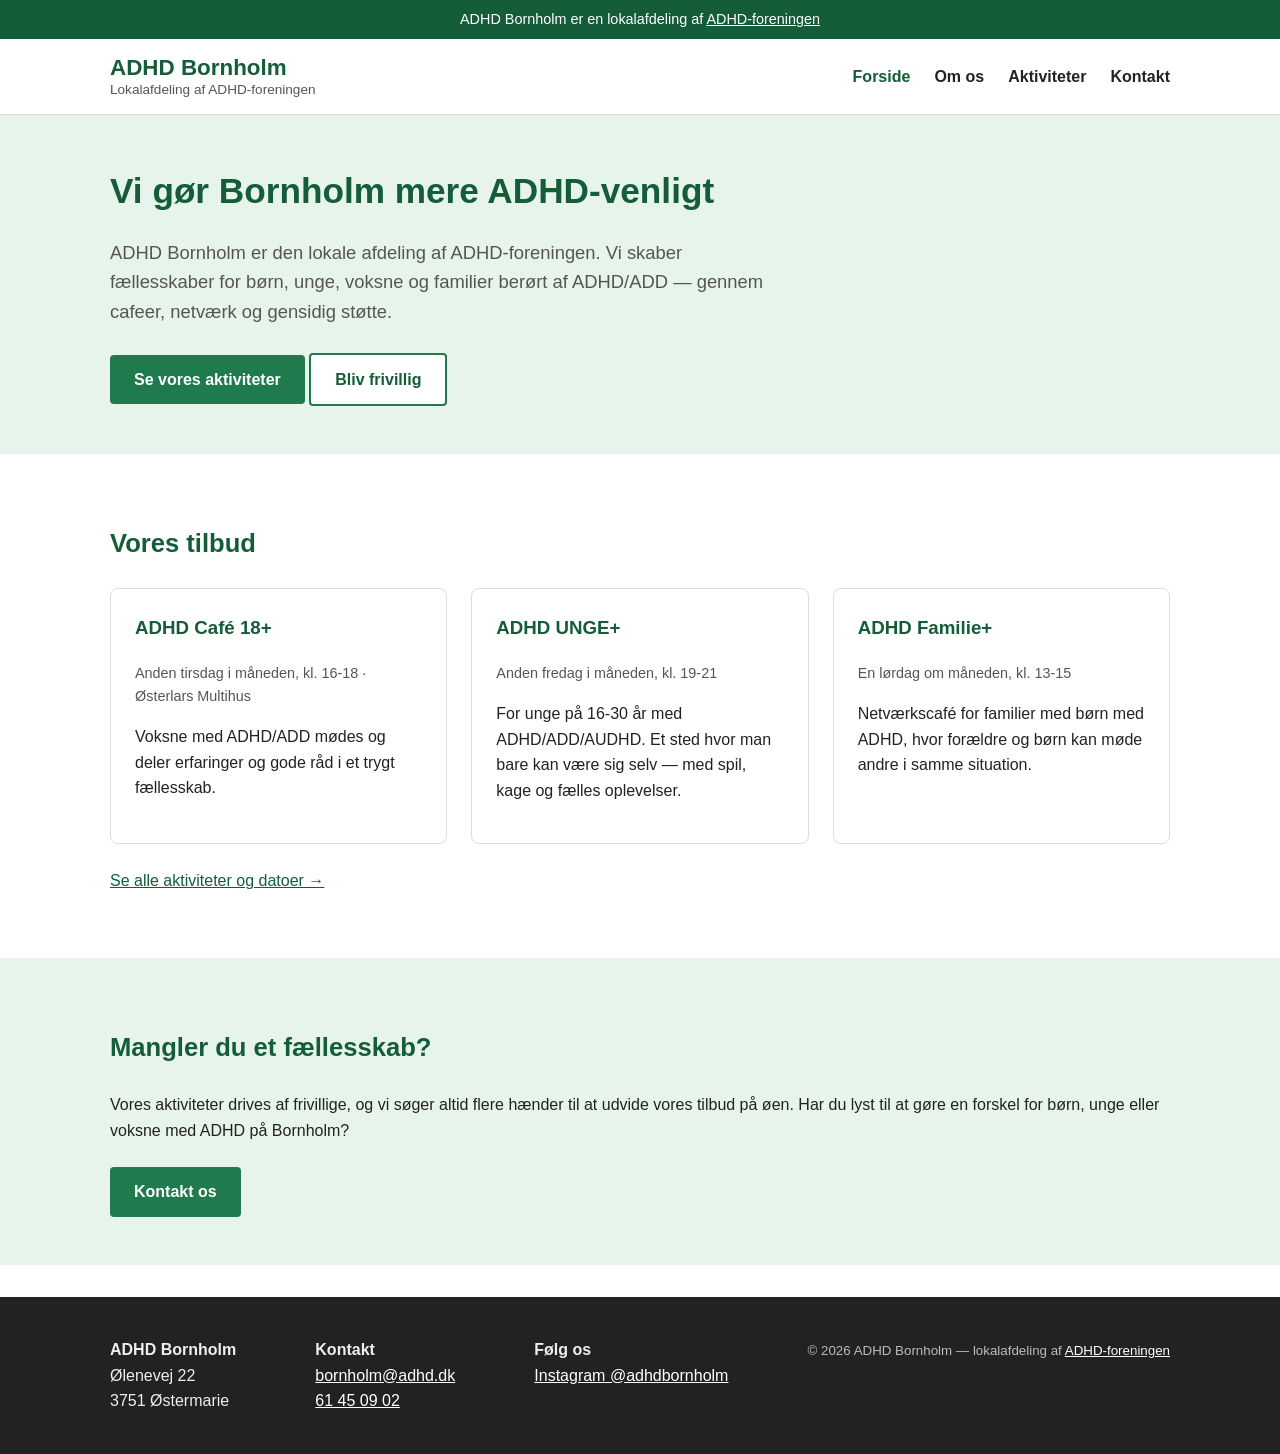
==== site/index.html @ ea5f6aa5 "Build initial static site styled after adhd.dk Add a plain static HTML/CSS site (no build step, so i" ====
<!DOCTYPE html>
<html lang="da">
<head>
<meta charset="UTF-8">
<meta name="viewport" content="width=device-width, initial-scale=1">
<title>ADHD Bornholm — lokalafdeling af ADHD-foreningen</title>
<meta name="description" content="ADHD Bornholm er den lokale afdeling af ADHD-foreningen. Vi arbejder for at gøre Bornholm mere ADHD-venligt gennem cafeer, netværk og fællesskab.">
<link rel="stylesheet" href="css/style.css">
</head>
<body>
<a class="skip-link" href="#main">Spring til indhold</a>

<div class="parent-org-banner">
  ADHD Bornholm er en lokalafdeling af <a href="https://adhd.dk" target="_blank" rel="noopener">ADHD-foreningen</a>
</div>

<header class="site-header">
  <div class="container">
    <a class="logo" href="index.html">
      <span class="brand">ADHD Bornholm</span>
      <span class="sub">Lokalafdeling af ADHD-foreningen</span>
    </a>
    <nav class="main-nav" aria-label="Hovedmenu">
      <ul>
        <li><a href="index.html" aria-current="page">Forside</a></li>
        <li><a href="om-os.html">Om os</a></li>
        <li><a href="aktiviteter.html">Aktiviteter</a></li>
        <li><a href="kontakt.html">Kontakt</a></li>
      </ul>
    </nav>
  </div>
</header>

<main id="main">
  <section class="hero">
    <div class="container">
      <h1>Vi gør Bornholm mere ADHD-venligt</h1>
      <p>ADHD Bornholm er den lokale afdeling af ADHD-foreningen. Vi skaber fællesskaber for børn, unge, voksne og familier berørt af ADHD/ADD — gennem cafeer, netværk og gensidig støtte.</p>
      <a class="button" href="aktiviteter.html">Se vores aktiviteter</a>
      <a class="button secondary" href="kontakt.html">Bliv frivillig</a>
    </div>
  </section>

  <section>
    <div class="container">
      <h2>Vores tilbud</h2>
      <div class="card-grid">
        <div class="card">
          <h3>ADHD Café 18+</h3>
          <p class="meta">Anden tirsdag i måneden, kl. 16-18 · Østerlars Multihus</p>
          <p>Voksne med ADHD/ADD mødes og deler erfaringer og gode råd i et trygt fællesskab.</p>
        </div>
        <div class="card">
          <h3>ADHD UNGE+</h3>
          <p class="meta">Anden fredag i måneden, kl. 19-21</p>
          <p>For unge på 16-30 år med ADHD/ADD/AUDHD. Et sted hvor man bare kan være sig selv — med spil, kage og fælles oplevelser.</p>
        </div>
        <div class="card">
          <h3>ADHD Familie+</h3>
          <p class="meta">En lørdag om måneden, kl. 13-15</p>
          <p>Netværkscafé for familier med børn med ADHD, hvor forældre og børn kan møde andre i samme situation.</p>
        </div>
      </div>
      <p style="margin-top:1.5rem;"><a href="aktiviteter.html">Se alle aktiviteter og datoer &rarr;</a></p>
    </div>
  </section>

  <section style="background: var(--green-light);">
    <div class="container">
      <h2>Mangler du et fællesskab?</h2>
      <p>Vores aktiviteter drives af frivillige, og vi søger altid flere hænder til at udvide vores tilbud på øen. Har du lyst til at gøre en forskel for børn, unge eller voksne med ADHD på Bornholm?</p>
      <a class="button" href="kontakt.html">Kontakt os</a>
    </div>
  </section>
</main>

<footer class="site-footer">
  <div class="container">
    <div>
      <strong>ADHD Bornholm</strong><br>
      Ølenevej 22<br>
      3751 Østermarie
    </div>
    <div>
      <strong>Kontakt</strong><br>
      <a href="mailto:bornholm@adhd.dk">bornholm@adhd.dk</a><br>
      <a href="tel:61450902">61 45 09 02</a>
    </div>
    <div>
      <strong>Følg os</strong><br>
      <a href="https://www.instagram.com/adhdbornholm" target="_blank" rel="noopener">Instagram @adhdbornholm</a>
    </div>
    <div>
      <small>&copy; 2026 ADHD Bornholm — lokalafdeling af <a href="https://adhd.dk" target="_blank" rel="noopener">ADHD-foreningen</a></small>
    </div>
  </div>
</footer>
</body>
</html>
---- site/css/style.css ----
:root {
  --green: #1f7a4d;
  --green-dark: #155c39;
  --green-light: #e6f4ec;
  --ink: #222222;
  --ink-soft: #555555;
  --border: #dddddd;
  --max-width: 1100px;
}

* {
  box-sizing: border-box;
}

html {
  scroll-behavior: smooth;
}

body {
  margin: 0;
  font-family: "Segoe UI", "Helvetica Neue", Arial, sans-serif;
  color: var(--ink);
  background: #ffffff;
  line-height: 1.6;
}

a {
  color: var(--green-dark);
}

a:hover {
  color: var(--green);
}

img {
  max-width: 100%;
}

.container {
  max-width: var(--max-width);
  margin: 0 auto;
  padding: 0 1.25rem;
}

/* Skip link for keyboard/screen reader users */
.skip-link {
  position: absolute;
  left: -9999px;
  top: 0;
  background: var(--green-dark);
  color: #fff;
  padding: 0.75rem 1rem;
  z-index: 100;
}

.skip-link:focus {
  left: 0.5rem;
  top: 0.5rem;
}

/* Header */
.site-header {
  border-bottom: 1px solid var(--border);
  padding: 1rem 0;
}

.site-header .container {
  display: flex;
  align-items: center;
  justify-content: space-between;
  flex-wrap: wrap;
  gap: 1rem;
}

.logo {
  display: flex;
  flex-direction: column;
  text-decoration: none;
  line-height: 1.2;
}

.logo .brand {
  font-size: 1.4rem;
  font-weight: 700;
  color: var(--green-dark);
}

.logo .sub {
  font-size: 0.85rem;
  color: var(--ink-soft);
}

.main-nav ul {
  list-style: none;
  display: flex;
  flex-wrap: wrap;
  gap: 1.5rem;
  margin: 0;
  padding: 0;
}

.main-nav a {
  text-decoration: none;
  color: var(--ink);
  font-weight: 600;
}

.main-nav a:hover,
.main-nav a[aria-current="page"] {
  color: var(--green-dark);
}

/* Hero */
.hero {
  background: var(--green-light);
  padding: 3rem 0;
}

.hero h1 {
  font-size: 2.2rem;
  margin: 0 0 1rem;
  color: var(--green-dark);
}

.hero p {
  font-size: 1.15rem;
  max-width: 65ch;
  color: var(--ink-soft);
}

.button {
  display: inline-block;
  background: var(--green);
  color: #fff;
  text-decoration: none;
  font-weight: 700;
  padding: 0.75rem 1.5rem;
  border-radius: 4px;
  margin-top: 0.5rem;
}

.button:hover {
  background: var(--green-dark);
  color: #fff;
}

.button.secondary {
  background: #fff;
  color: var(--green-dark);
  border: 2px solid var(--green);
}

.button.secondary:hover {
  background: var(--green-light);
}

/* Sections */
section {
  padding: 3rem 0;
}

section h2 {
  color: var(--green-dark);
  font-size: 1.6rem;
  margin-bottom: 1.5rem;
}

/* Cards */
.card-grid {
  display: grid;
  grid-template-columns: repeat(auto-fit, minmax(260px, 1fr));
  gap: 1.5rem;
}

.card {
  border: 1px solid var(--border);
  border-radius: 8px;
  padding: 1.5rem;
  background: #fff;
}

.card h3 {
  color: var(--green-dark);
  margin-top: 0;
}

.card .meta {
  font-size: 0.9rem;
  color: var(--ink-soft);
  margin-bottom: 0.75rem;
}

/* Board / people list */
.people-grid {
  display: grid;
  grid-template-columns: repeat(auto-fit, minmax(220px, 1fr));
  gap: 1rem;
}

.person {
  border-left: 4px solid var(--green);
  padding: 0.5rem 1rem;
}

.person .role {
  font-size: 0.9rem;
  color: var(--ink-soft);
}

/* Contact */
.contact-grid {
  display: grid;
  grid-template-columns: repeat(auto-fit, minmax(240px, 1fr));
  gap: 2rem;
}

.contact-block h3 {
  color: var(--green-dark);
  margin-bottom: 0.5rem;
}

/* Footer */
.site-footer {
  background: var(--ink);
  color: #eeeeee;
  padding: 2.5rem 0;
  margin-top: 2rem;
}

.site-footer a {
  color: #ffffff;
}

.site-footer .container {
  display: flex;
  flex-wrap: wrap;
  gap: 2rem;
  justify-content: space-between;
}

.site-footer small {
  color: #bbbbbb;
}

/* Skip-to-parent banner */
.parent-org-banner {
  background: var(--green-dark);
  color: #fff;
  font-size: 0.9rem;
  text-align: center;
  padding: 0.5rem 1rem;
}

.parent-org-banner a {
  color: #fff;
  text-decoration: underline;
}

@media (max-width: 640px) {
  .site-header .container {
    flex-direction: column;
    align-items: flex-start;
  }
}
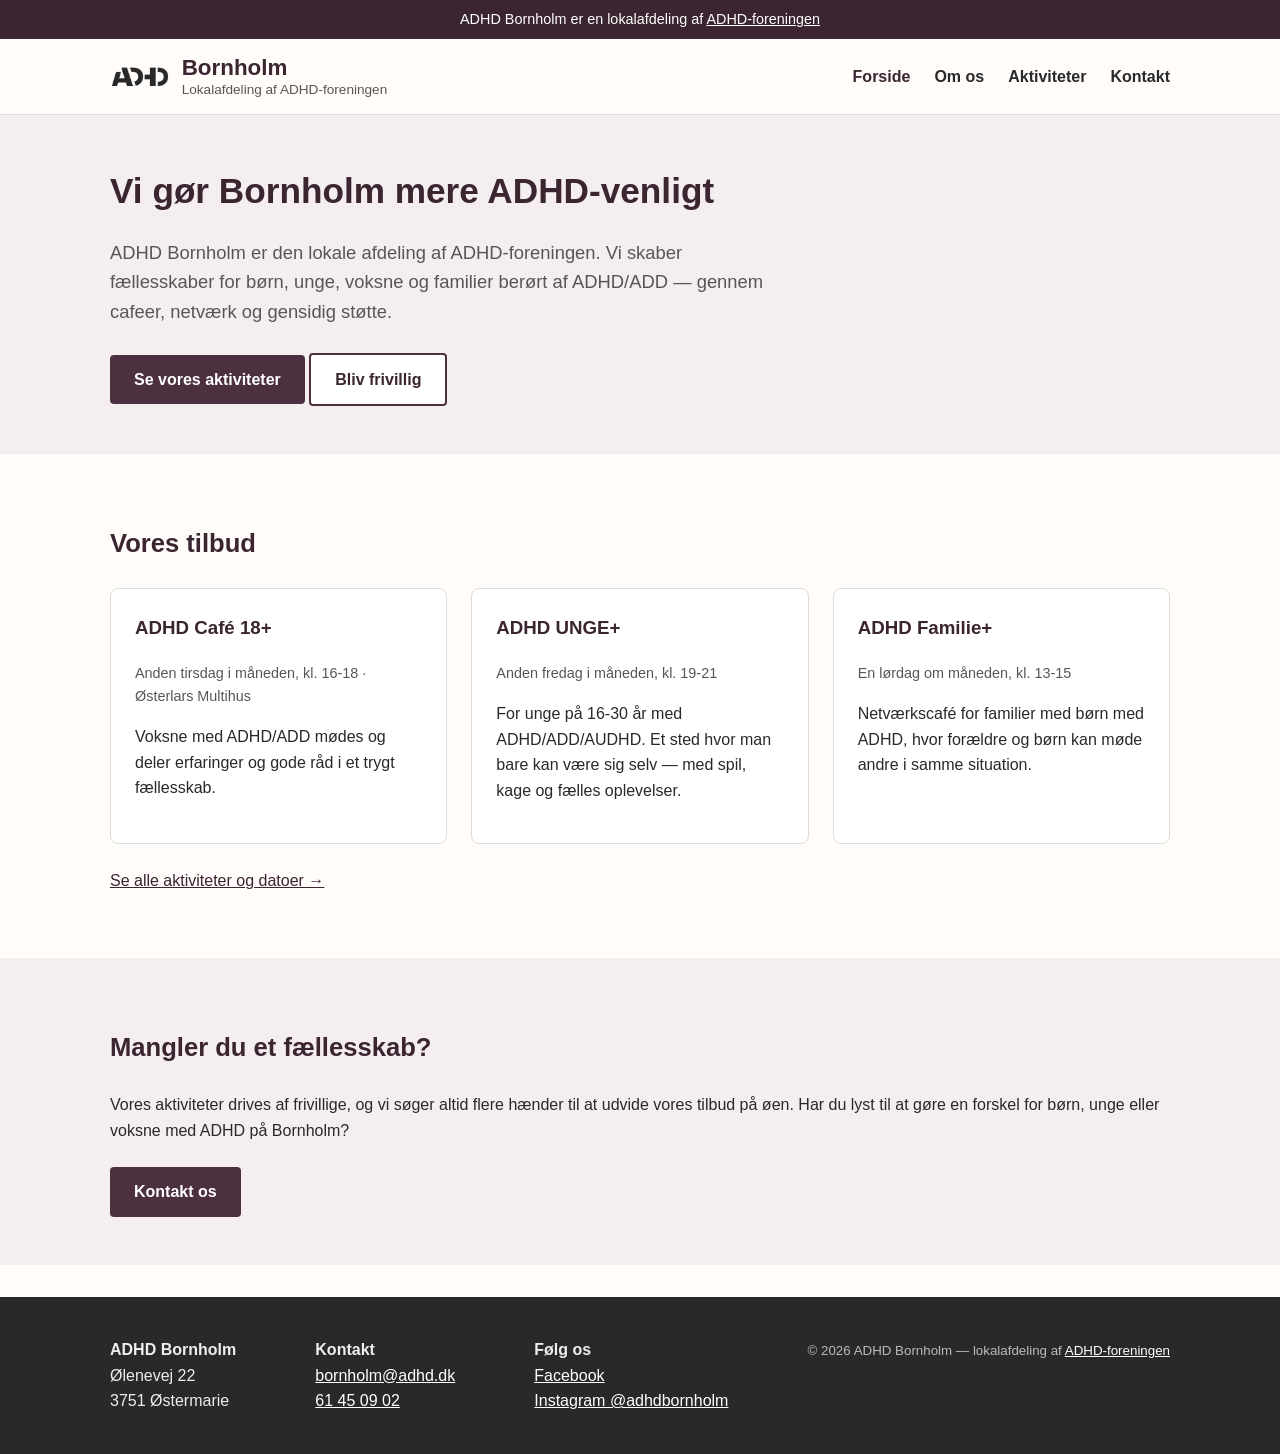
==== commit dc77d961: "Apply real brand identity: logo, favicon, and correct palette Swap the guessed green palette for col" ====
--- a/site/index.html
+++ b/site/index.html
@@ -5,6 +5,7 @@
 <meta name="viewport" content="width=device-width, initial-scale=1">
 <title>ADHD Bornholm — lokalafdeling af ADHD-foreningen</title>
 <meta name="description" content="ADHD Bornholm er den lokale afdeling af ADHD-foreningen. Vi arbejder for at gøre Bornholm mere ADHD-venligt gennem cafeer, netværk og fællesskab.">
+<link rel="icon" type="image/png" href="assets/adhd-logo-2.png">
 <link rel="stylesheet" href="css/style.css">
 </head>
 <body>
@@ -17,8 +18,11 @@
 <header class="site-header">
   <div class="container">
     <a class="logo" href="index.html">
-      <span class="brand">ADHD Bornholm</span>
-      <span class="sub">Lokalafdeling af ADHD-foreningen</span>
+      <img class="logo-img" src="assets/adhd-logo.png" alt="ADHD-foreningen">
+      <span class="logo-text">
+        <span class="brand">Bornholm</span>
+        <span class="sub">Lokalafdeling af ADHD-foreningen</span>
+      </span>
     </a>
     <nav class="main-nav" aria-label="Hovedmenu">
       <ul>
@@ -65,7 +69,7 @@
     </div>
   </section>
 
-  <section style="background: var(--green-light);">
+  <section style="background: var(--plum-light);">
     <div class="container">
       <h2>Mangler du et fællesskab?</h2>
       <p>Vores aktiviteter drives af frivillige, og vi søger altid flere hænder til at udvide vores tilbud på øen. Har du lyst til at gøre en forskel for børn, unge eller voksne med ADHD på Bornholm?</p>
@@ -88,6 +92,7 @@
     </div>
     <div>
       <strong>Følg os</strong><br>
+      <a href="https://www.facebook.com/groups/350894474982" target="_blank" rel="noopener">Facebook</a><br>
       <a href="https://www.instagram.com/adhdbornholm" target="_blank" rel="noopener">Instagram @adhdbornholm</a>
     </div>
     <div>
--- a/site/css/style.css
+++ b/site/css/style.css
@@ -1,10 +1,11 @@
 :root {
-  --green: #1f7a4d;
-  --green-dark: #155c39;
-  --green-light: #e6f4ec;
-  --ink: #222222;
-  --ink-soft: #555555;
+  --plum: #4c303f;
+  --plum-dark: #3a2530;
+  --plum-light: #f4eef1;
+  --ink: #292929;
+  --ink-soft: #5a5555;
   --border: #dddddd;
+  --cream: #fffcfa;
   --max-width: 1100px;
 }
 
@@ -20,16 +21,16 @@
   margin: 0;
   font-family: "Segoe UI", "Helvetica Neue", Arial, sans-serif;
   color: var(--ink);
-  background: #ffffff;
+  background: var(--cream);
   line-height: 1.6;
 }
 
 a {
-  color: var(--green-dark);
+  color: var(--plum-dark);
 }
 
 a:hover {
-  color: var(--green);
+  color: var(--plum);
 }
 
 img {
@@ -47,7 +48,7 @@
   position: absolute;
   left: -9999px;
   top: 0;
-  background: var(--green-dark);
+  background: var(--plum-dark);
   color: #fff;
   padding: 0.75rem 1rem;
   z-index: 100;
@@ -74,15 +75,27 @@
 
 .logo {
   display: flex;
-  flex-direction: column;
+  flex-direction: row;
+  align-items: center;
+  gap: 0.75rem;
   text-decoration: none;
   line-height: 1.2;
+}
+
+.logo-img {
+  height: 34px;
+  width: auto;
+}
+
+.logo-text {
+  display: flex;
+  flex-direction: column;
 }
 
 .logo .brand {
   font-size: 1.4rem;
   font-weight: 700;
-  color: var(--green-dark);
+  color: var(--plum-dark);
 }
 
 .logo .sub {
@@ -107,19 +120,19 @@
 
 .main-nav a:hover,
 .main-nav a[aria-current="page"] {
-  color: var(--green-dark);
+  color: var(--plum-dark);
 }
 
 /* Hero */
 .hero {
-  background: var(--green-light);
+  background: var(--plum-light);
   padding: 3rem 0;
 }
 
 .hero h1 {
   font-size: 2.2rem;
   margin: 0 0 1rem;
-  color: var(--green-dark);
+  color: var(--plum-dark);
 }
 
 .hero p {
@@ -130,7 +143,7 @@
 
 .button {
   display: inline-block;
-  background: var(--green);
+  background: var(--plum);
   color: #fff;
   text-decoration: none;
   font-weight: 700;
@@ -140,18 +153,18 @@
 }
 
 .button:hover {
-  background: var(--green-dark);
+  background: var(--plum-dark);
   color: #fff;
 }
 
 .button.secondary {
   background: #fff;
-  color: var(--green-dark);
-  border: 2px solid var(--green);
+  color: var(--plum-dark);
+  border: 2px solid var(--plum);
 }
 
 .button.secondary:hover {
-  background: var(--green-light);
+  background: var(--plum-light);
 }
 
 /* Sections */
@@ -160,7 +173,7 @@
 }
 
 section h2 {
-  color: var(--green-dark);
+  color: var(--plum-dark);
   font-size: 1.6rem;
   margin-bottom: 1.5rem;
 }
@@ -180,7 +193,7 @@
 }
 
 .card h3 {
-  color: var(--green-dark);
+  color: var(--plum-dark);
   margin-top: 0;
 }
 
@@ -198,7 +211,7 @@
 }
 
 .person {
-  border-left: 4px solid var(--green);
+  border-left: 4px solid var(--plum);
   padding: 0.5rem 1rem;
 }
 
@@ -215,7 +228,7 @@
 }
 
 .contact-block h3 {
-  color: var(--green-dark);
+  color: var(--plum-dark);
   margin-bottom: 0.5rem;
 }
 
@@ -244,7 +257,7 @@
 
 /* Skip-to-parent banner */
 .parent-org-banner {
-  background: var(--green-dark);
+  background: var(--plum-dark);
   color: #fff;
   font-size: 0.9rem;
   text-align: center;
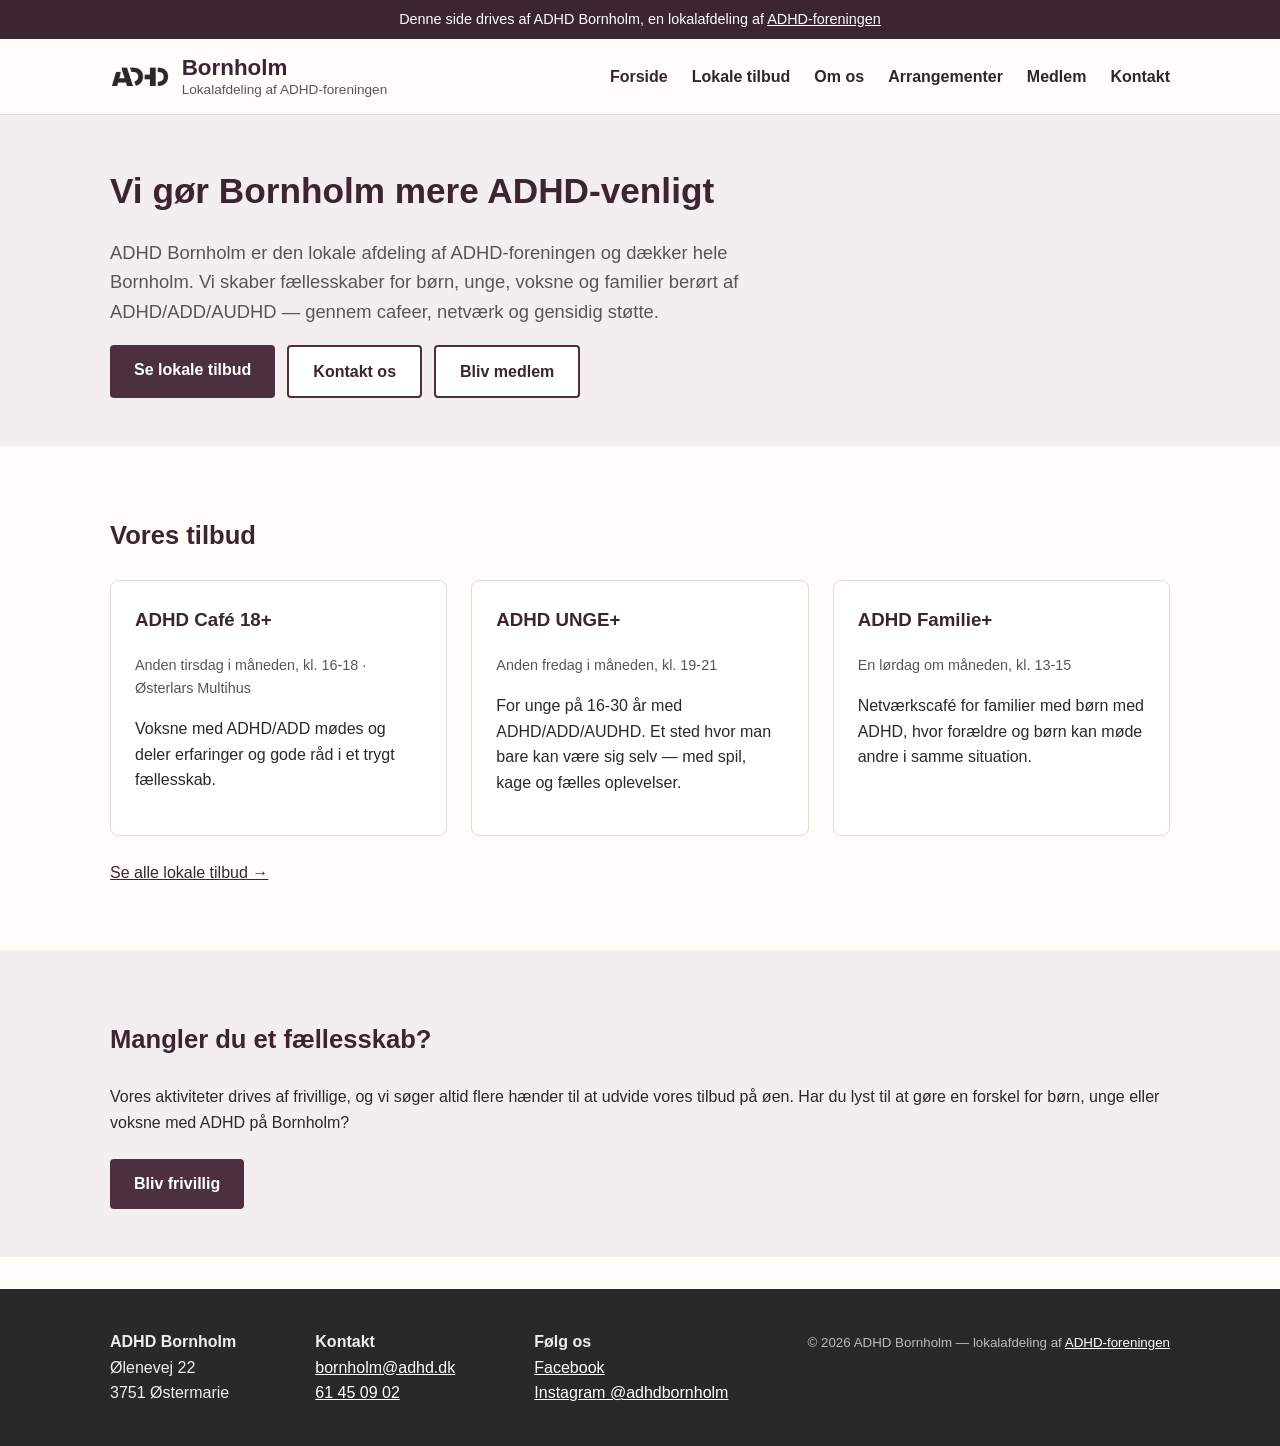
==== commit 5fb95a7d: "Restructure site per ADHD-foreningen's chapter content brief Follow the written IA brief provided by" ====
--- a/site/index.html
+++ b/site/index.html
@@ -12,7 +12,7 @@
 <a class="skip-link" href="#main">Spring til indhold</a>
 
 <div class="parent-org-banner">
-  ADHD Bornholm er en lokalafdeling af <a href="https://adhd.dk" target="_blank" rel="noopener">ADHD-foreningen</a>
+  Denne side drives af ADHD Bornholm, en lokalafdeling af <a href="https://adhd.dk" target="_blank" rel="noopener">ADHD-foreningen</a>
 </div>
 
 <header class="site-header">
@@ -27,8 +27,10 @@
     <nav class="main-nav" aria-label="Hovedmenu">
       <ul>
         <li><a href="index.html" aria-current="page">Forside</a></li>
+        <li><a href="lokale-tilbud.html">Lokale tilbud</a></li>
         <li><a href="om-os.html">Om os</a></li>
-        <li><a href="aktiviteter.html">Aktiviteter</a></li>
+        <li><a href="arrangementer.html">Arrangementer</a></li>
+        <li><a href="medlem.html">Medlem</a></li>
         <li><a href="kontakt.html">Kontakt</a></li>
       </ul>
     </nav>
@@ -39,9 +41,12 @@
   <section class="hero">
     <div class="container">
       <h1>Vi gør Bornholm mere ADHD-venligt</h1>
-      <p>ADHD Bornholm er den lokale afdeling af ADHD-foreningen. Vi skaber fællesskaber for børn, unge, voksne og familier berørt af ADHD/ADD — gennem cafeer, netværk og gensidig støtte.</p>
-      <a class="button" href="aktiviteter.html">Se vores aktiviteter</a>
-      <a class="button secondary" href="kontakt.html">Bliv frivillig</a>
+      <p>ADHD Bornholm er den lokale afdeling af ADHD-foreningen og dækker hele Bornholm. Vi skaber fællesskaber for børn, unge, voksne og familier berørt af ADHD/ADD/AUDHD — gennem cafeer, netværk og gensidig støtte.</p>
+      <div class="button-group">
+        <a class="button" href="lokale-tilbud.html">Se lokale tilbud</a>
+        <a class="button secondary" href="kontakt.html">Kontakt os</a>
+        <a class="button secondary" href="medlem.html">Bliv medlem</a>
+      </div>
     </div>
   </section>
 
@@ -65,7 +70,7 @@
           <p>Netværkscafé for familier med børn med ADHD, hvor forældre og børn kan møde andre i samme situation.</p>
         </div>
       </div>
-      <p style="margin-top:1.5rem;"><a href="aktiviteter.html">Se alle aktiviteter og datoer &rarr;</a></p>
+      <p style="margin-top:1.5rem;"><a href="lokale-tilbud.html">Se alle lokale tilbud &rarr;</a></p>
     </div>
   </section>
 
@@ -73,7 +78,7 @@
     <div class="container">
       <h2>Mangler du et fællesskab?</h2>
       <p>Vores aktiviteter drives af frivillige, og vi søger altid flere hænder til at udvide vores tilbud på øen. Har du lyst til at gøre en forskel for børn, unge eller voksne med ADHD på Bornholm?</p>
-      <a class="button" href="kontakt.html">Kontakt os</a>
+      <a class="button" href="om-os.html">Bliv frivillig</a>
     </div>
   </section>
 </main>
--- a/site/css/style.css
+++ b/site/css/style.css
@@ -107,7 +107,7 @@
   list-style: none;
   display: flex;
   flex-wrap: wrap;
-  gap: 1.5rem;
+  gap: 1.1rem 1.5rem;
   margin: 0;
   padding: 0;
 }
@@ -139,6 +139,23 @@
   font-size: 1.15rem;
   max-width: 65ch;
   color: var(--ink-soft);
+}
+
+.hero ul.hero-points {
+  max-width: 65ch;
+  padding-left: 1.2rem;
+  color: var(--ink-soft);
+}
+
+.button-group {
+  display: flex;
+  flex-wrap: wrap;
+  gap: 0.75rem;
+  margin-top: 1rem;
+}
+
+.button-group .button {
+  margin-top: 0;
 }
 
 .button {
@@ -203,20 +220,115 @@
   margin-bottom: 0.75rem;
 }
 
+.card .details {
+  font-size: 0.92rem;
+  color: var(--ink-soft);
+  margin: 0.75rem 0 0;
+  padding-left: 1.1rem;
+}
+
+.card .details li {
+  margin-bottom: 0.3rem;
+}
+
+.status {
+  display: inline-block;
+  font-size: 0.78rem;
+  font-weight: 700;
+  text-transform: uppercase;
+  letter-spacing: 0.03em;
+  padding: 0.15rem 0.6rem;
+  border-radius: 999px;
+  margin-bottom: 0.5rem;
+}
+
+.status.open {
+  background: #e6f2ea;
+  color: #256a3e;
+}
+
+.status.waitlist {
+  background: #fbf0dc;
+  color: #8a5a10;
+}
+
+.status.closed {
+  background: #f2e2e2;
+  color: #963a3a;
+}
+
 /* Board / people list */
 .people-grid {
   display: grid;
   grid-template-columns: repeat(auto-fit, minmax(220px, 1fr));
+  gap: 1.5rem;
+}
+
+.person {
+  display: flex;
   gap: 1rem;
-}
-
-.person {
-  border-left: 4px solid var(--plum);
-  padding: 0.5rem 1rem;
+  align-items: flex-start;
+}
+
+.avatar {
+  flex-shrink: 0;
+  width: 56px;
+  height: 56px;
+  border-radius: 50%;
+  background: var(--plum);
+  color: #fff;
+  display: flex;
+  align-items: center;
+  justify-content: center;
+  font-weight: 700;
+  font-size: 1.1rem;
+}
+
+.person .name {
+  font-weight: 700;
 }
 
 .person .role {
   font-size: 0.9rem;
+  color: var(--ink-soft);
+  margin-bottom: 0.35rem;
+}
+
+.person .bio {
+  font-size: 0.92rem;
+  color: var(--ink-soft);
+}
+
+/* QR / membership block */
+.qr-block {
+  display: flex;
+  flex-wrap: wrap;
+  gap: 1.5rem;
+  align-items: center;
+  background: #fff;
+  border: 1px solid var(--border);
+  border-radius: 8px;
+  padding: 1.5rem;
+}
+
+.qr-block img {
+  border-radius: 4px;
+}
+
+.membership-note {
+  background: var(--plum-light);
+  border-left: 4px solid var(--plum);
+  padding: 1rem 1.25rem;
+  border-radius: 4px;
+  font-size: 0.95rem;
+}
+
+/* Empty state (e.g. no upcoming events yet) */
+.empty-state {
+  border: 1px dashed var(--border);
+  border-radius: 8px;
+  padding: 2rem;
+  text-align: center;
   color: var(--ink-soft);
 }
 
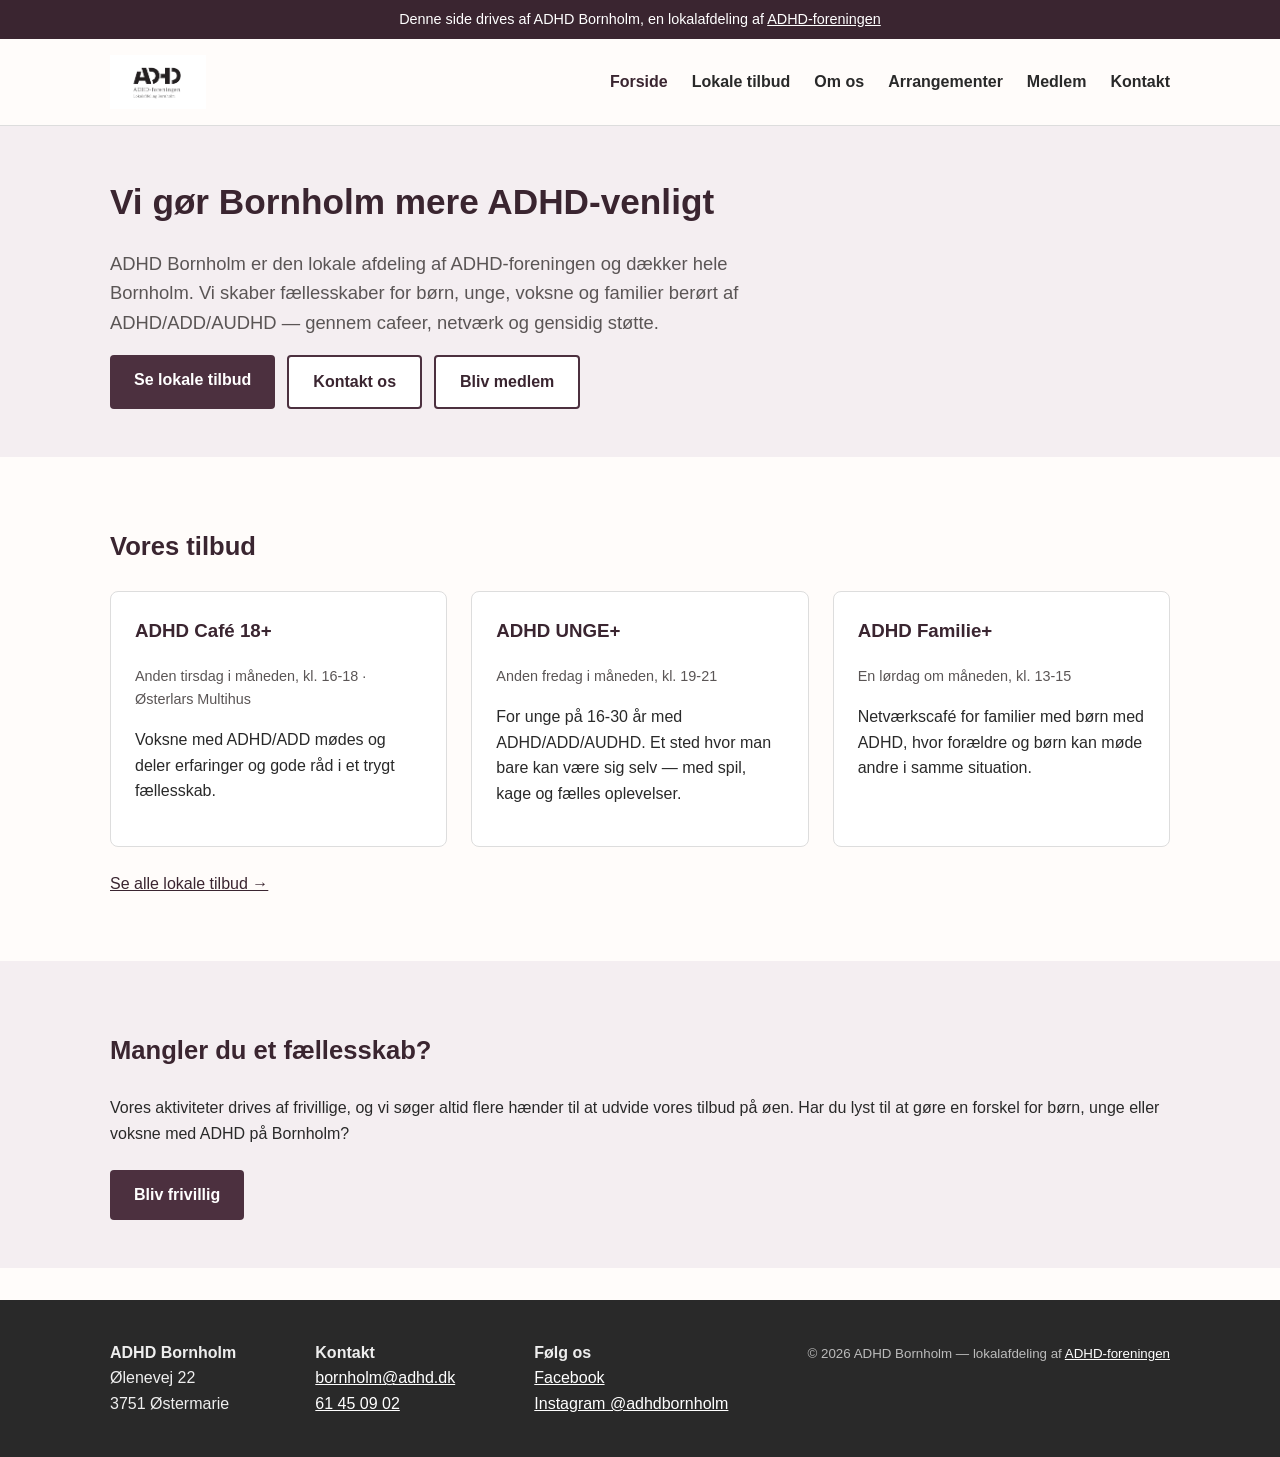
==== commit 1a794483: "Replace header logo with official combined lockup Swap the hand-built logo-image + "Bornholm / Lokal" ====
--- a/site/index.html
+++ b/site/index.html
@@ -18,11 +18,7 @@
 <header class="site-header">
   <div class="container">
     <a class="logo" href="index.html">
-      <img class="logo-img" src="assets/adhd-logo.png" alt="ADHD-foreningen">
-      <span class="logo-text">
-        <span class="brand">Bornholm</span>
-        <span class="sub">Lokalafdeling af ADHD-foreningen</span>
-      </span>
+      <img class="logo-img" src="assets/logo-lokal-afd-bornholm.jpg" alt="ADHD-foreningen — Lokalafdeling Bornholm">
     </a>
     <nav class="main-nav" aria-label="Hovedmenu">
       <ul>
--- a/site/css/style.css
+++ b/site/css/style.css
@@ -75,32 +75,13 @@
 
 .logo {
   display: flex;
-  flex-direction: row;
   align-items: center;
-  gap: 0.75rem;
   text-decoration: none;
-  line-height: 1.2;
 }
 
 .logo-img {
-  height: 34px;
+  height: 54px;
   width: auto;
-}
-
-.logo-text {
-  display: flex;
-  flex-direction: column;
-}
-
-.logo .brand {
-  font-size: 1.4rem;
-  font-weight: 700;
-  color: var(--plum-dark);
-}
-
-.logo .sub {
-  font-size: 0.85rem;
-  color: var(--ink-soft);
 }
 
 .main-nav ul {
@@ -282,6 +263,13 @@
   justify-content: center;
   font-weight: 700;
   font-size: 1.1rem;
+  overflow: hidden;
+}
+
+.avatar img {
+  width: 100%;
+  height: 100%;
+  object-fit: cover;
 }
 
 .person .name {
@@ -332,6 +320,50 @@
   color: var(--ink-soft);
 }
 
+.event-list {
+  display: flex;
+  flex-direction: column;
+  gap: 1.5rem;
+}
+
+/* Event card */
+.event-card {
+  display: grid;
+  grid-template-columns: minmax(220px, 320px) 1fr;
+  gap: 0;
+  border: 1px solid var(--border);
+  border-radius: 8px;
+  overflow: hidden;
+  background: #fff;
+}
+
+.event-poster {
+  width: 100%;
+  height: 100%;
+  object-fit: cover;
+  display: block;
+}
+
+.event-body {
+  padding: 1.75rem;
+}
+
+.event-body h3 {
+  color: var(--plum-dark);
+  margin: 0.25rem 0 0.5rem;
+  font-size: 1.4rem;
+}
+
+@media (max-width: 700px) {
+  .event-card {
+    grid-template-columns: 1fr;
+  }
+
+  .event-poster {
+    max-height: 320px;
+  }
+}
+
 /* Contact */
 .contact-grid {
   display: grid;
